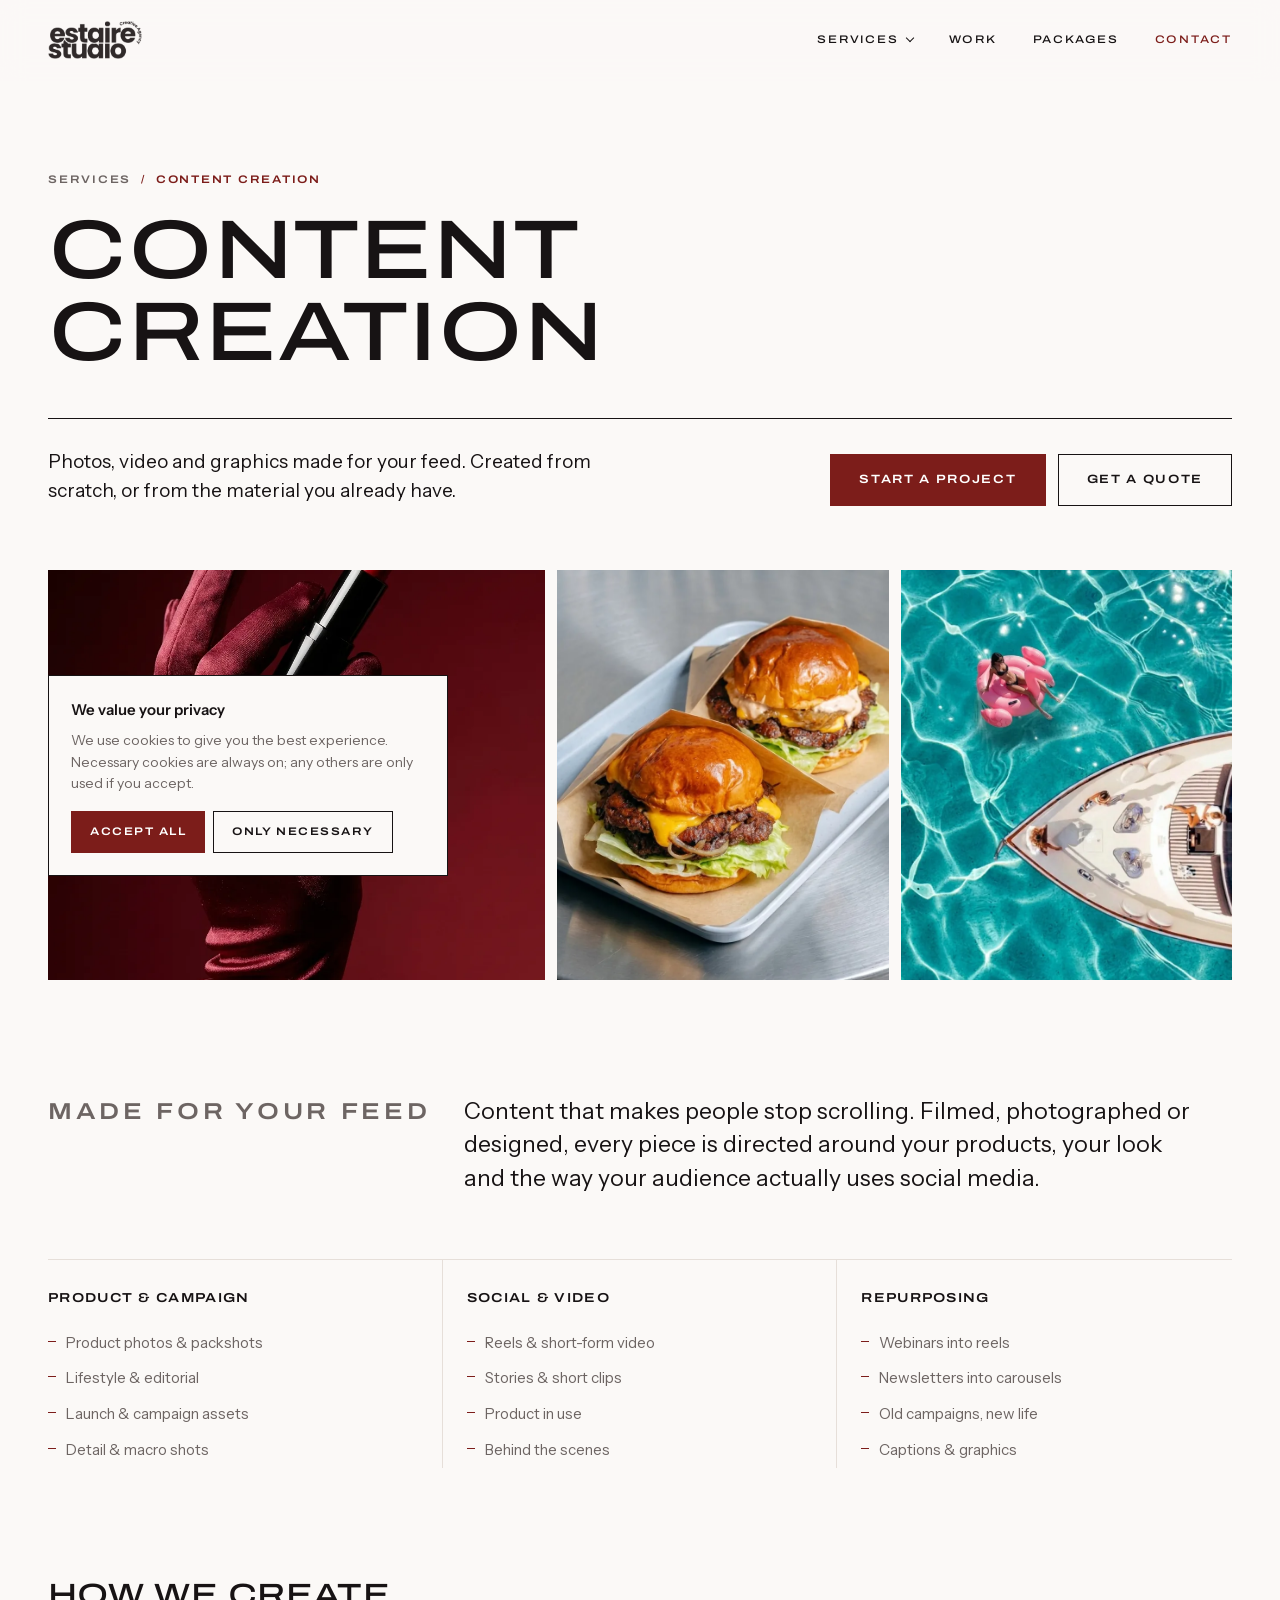
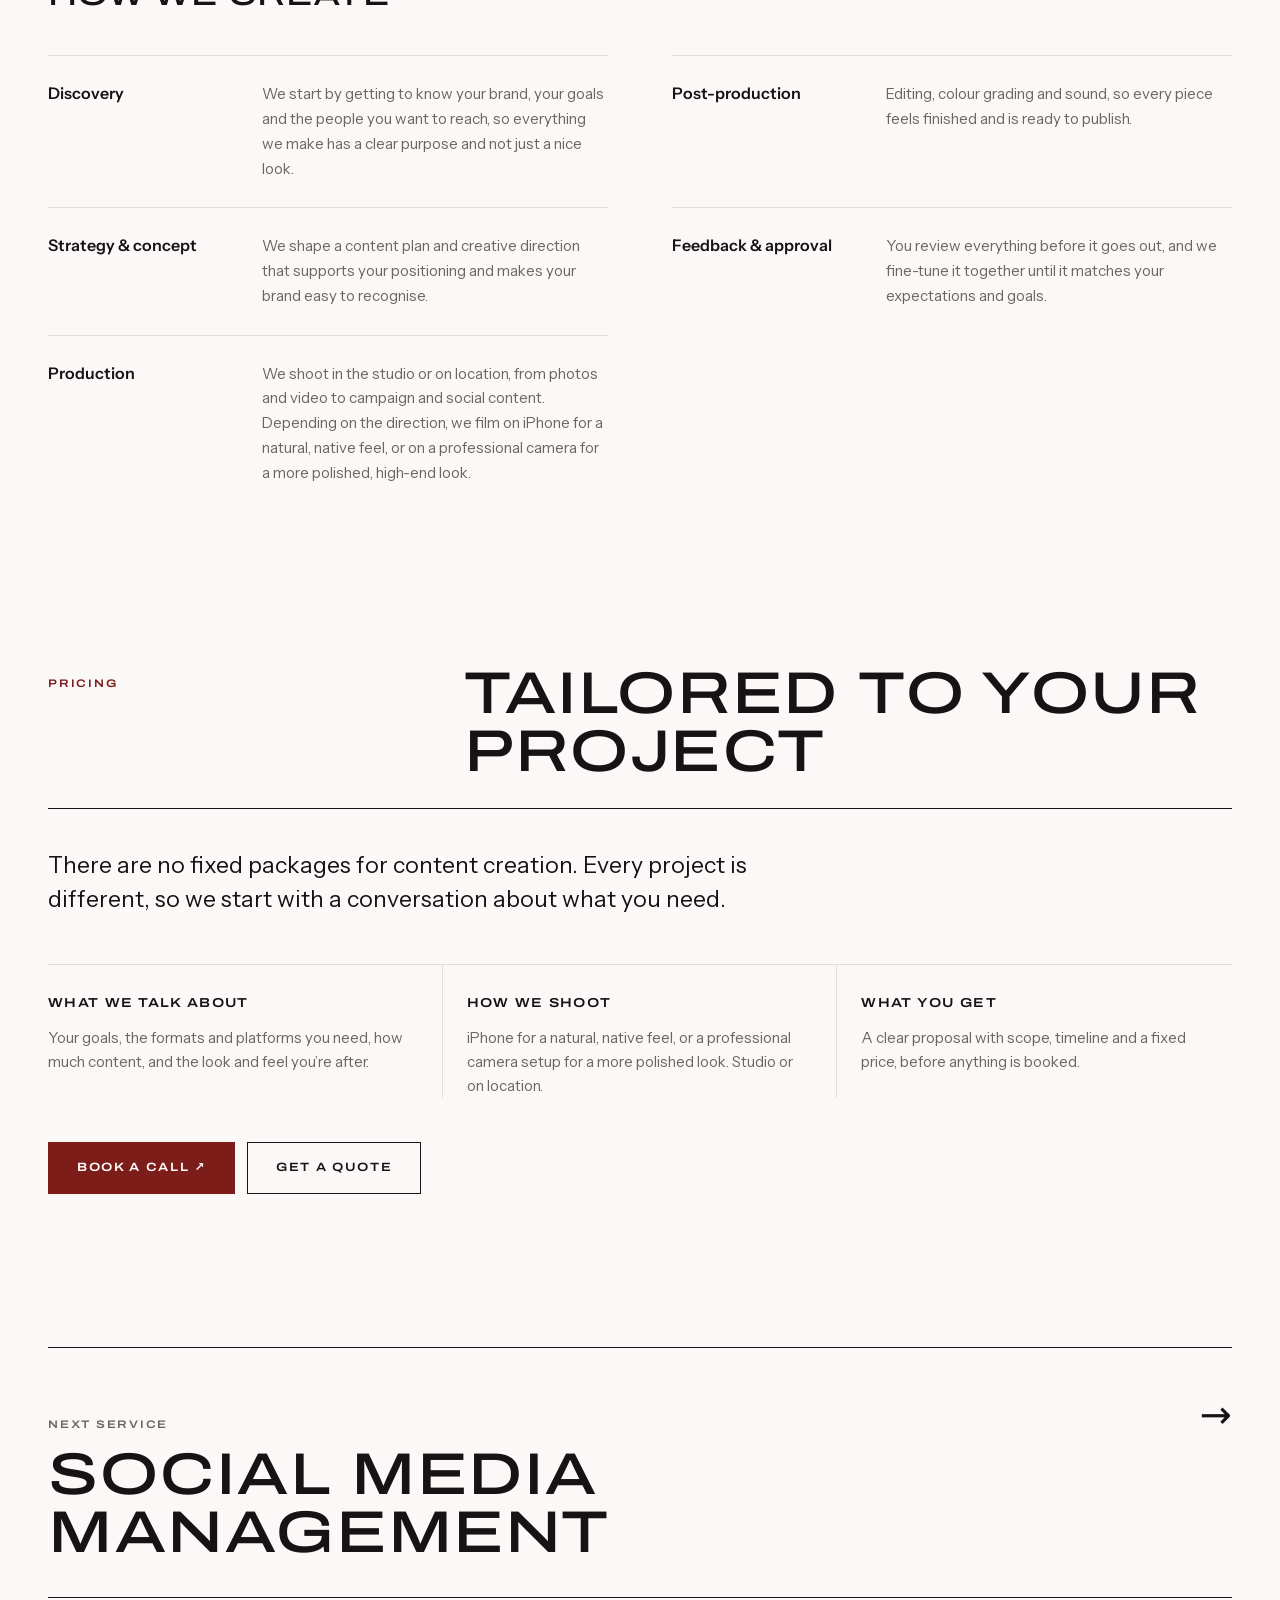
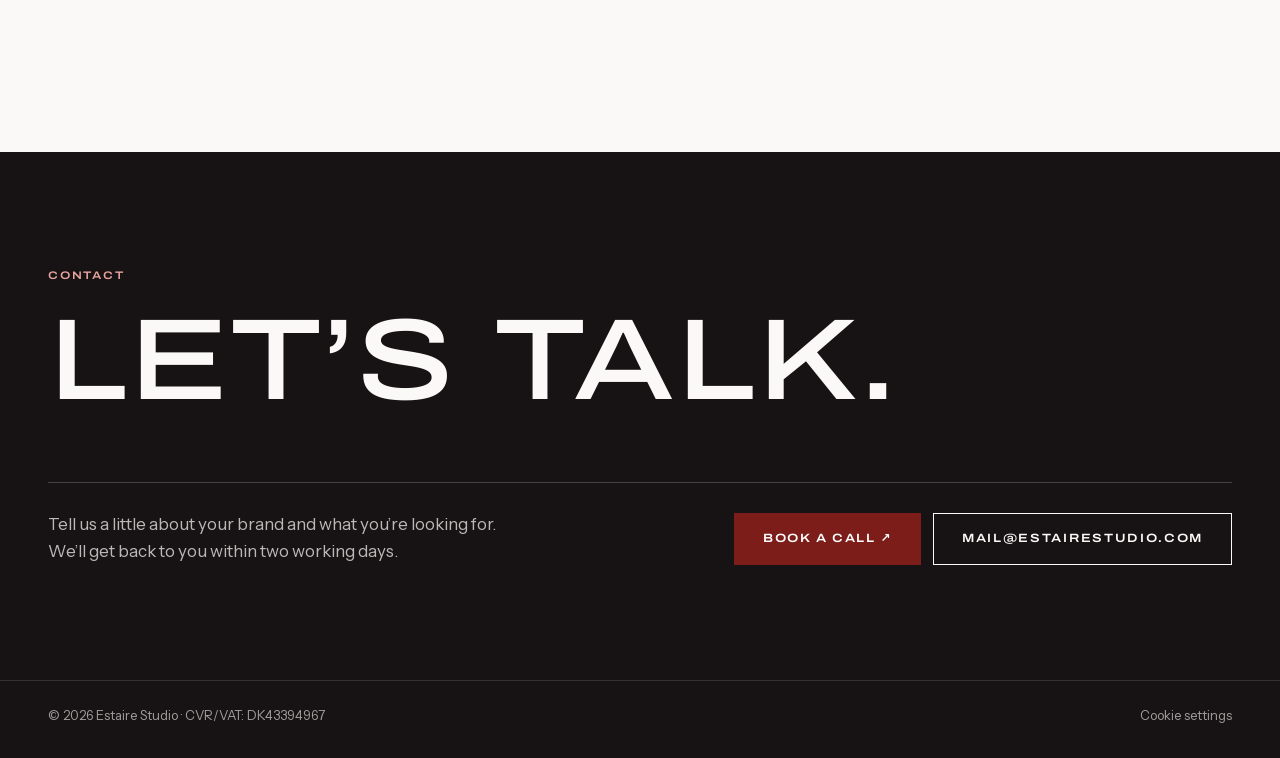
==== content-creation/index.html @ 446c74ef "Ny forside og undersider for social media management og content creation - Forsiden erstatter coming" ====
<!DOCTYPE html>
<html lang="en">
<head>
<meta charset="utf-8">
<meta name="viewport" content="width=device-width, initial-scale=1">
<title>Content creation | Estaire Studio</title>
<meta name="description" content="Content creation by Estaire Studio: photos, video and graphics for social media, shot on iPhone or professional camera, plus content repurposing.">
<link rel="icon" href="/assets/estaire-logo.png">
<link rel="preload" href="/assets/fonts/archivo-latin-wdth-normal.woff2" as="font" type="font/woff2" crossorigin>
<link rel="preload" href="/assets/fonts/instrument-sans-400-latin.woff2" as="font" type="font/woff2" crossorigin>
<link rel="stylesheet" href="/assets/site.css">
</head>
<body>

<!-- ============ Header ============ -->
<header class="header" id="top">
  <nav class="wrap nav" aria-label="Main">
    <a href="/" class="nav-logo" aria-label="Estaire Studio, home"><img src="/assets/estaire-logo-full.png" alt="Estaire Studio" width="1110" height="450"></a>
    <div class="nav-links" id="nav-links">
      <div class="dropdown">
        <button class="dropdown-btn" type="button" aria-expanded="false" aria-controls="services-menu">Services</button>
        <div class="dropdown-menu" id="services-menu">
          <a href="/social-media-management/">Social media management <span>Strategy to publishing</span></a>
          <a href="/content-creation/" aria-current="page">Content creation <span>Photo, video &amp; graphics</span></a>
        </div>
      </div>
      <a href="/#work">Work</a>
      <a href="/#packages">Packages</a>
      <a href="#contact" class="cta">Contact</a>
    </div>
    <button class="menu-btn" type="button" aria-expanded="false" aria-controls="nav-links" aria-label="Open menu"><span></span></button>
  </nav>
</header>

<main>

<!-- ============ Sidehoved ============ -->
<section class="page-hero">
  <div class="wrap">
    <p class="label red reveal"><a href="/#services">Services</a> <span aria-hidden="true">/</span> Content creation</p>
    <h1 class="display reveal">Content<br>creation</h1>
    <div class="page-intro reveal">
      <p>Photos, video and graphics made for your feed. Created from scratch, or from the material you already have.</p>
      <div class="actions">
        <a class="btn solid" href="#contact">Start a project</a>
        <a class="btn" href="#pricing">Get a quote</a>
      </div>
    </div>
    <div class="page-strip reveal">
      <figure><img src="/assets/img/laebestift.webp" alt="Red lipstick in a satin-gloved hand" fetchpriority="high" style="object-position:50% 40%"></figure>
      <figure><img src="/assets/img/burger.webp" alt="Two cheeseburgers on a tray" loading="lazy" style="object-position:50% 50%"></figure>
      <figure><img src="/assets/img/flamingo.webp" alt="Flamingo float beside a yacht" loading="lazy" style="object-position:50% 25%"></figure>
    </div>
  </div>
</section>

<!-- ============ Indhold ============ -->
<section class="page-body">
  <div class="wrap">
    <div class="cc-intro reveal">
      <p class="label muted">Made for your feed</p>
      <p>Content that makes people stop scrolling. Filmed, photographed or designed, every piece is directed around your products, your look and the way your audience actually uses social media.</p>
    </div>
    <div class="cc-cols reveal">
      <div>
        <h3>Product &amp; campaign</h3>
        <ul><li>Product photos &amp; packshots</li><li>Lifestyle &amp; editorial</li><li>Launch &amp; campaign assets</li><li>Detail &amp; macro shots</li></ul>
      </div>
      <div>
        <h3>Social &amp; video</h3>
        <ul><li>Reels &amp; short-form video</li><li>Stories &amp; short clips</li><li>Product in use</li><li>Behind the scenes</li></ul>
      </div>
      <div>
        <h3>Repurposing</h3>
        <ul><li>Webinars into reels</li><li>Newsletters into carousels</li><li>Old campaigns, new life</li><li>Captions &amp; graphics</li></ul>
      </div>
    </div>
    <div class="phases-wrap reveal">
      <h3 class="phases-title">How we create</h3>
      <div class="phases">
        <div class="phase"><h4>Discovery</h4><p>We start by getting to know your brand, your goals and the people you want to reach, so everything we make has a clear purpose and not just a nice look.</p></div>
        <div class="phase"><h4>Strategy &amp; concept</h4><p>We shape a content plan and creative direction that supports your positioning and makes your brand easy to recognise.</p></div>
        <div class="phase"><h4>Production</h4><p>We shoot in the studio or on location, from photos and video to campaign and social content. Depending on the direction, we film on iPhone for a natural, native feel, or on a professional camera for a more polished, high-end look.</p></div>
        <div class="phase"><h4>Post-production</h4><p>Editing, colour grading and sound, so every piece feels finished and is ready to publish.</p></div>
        <div class="phase"><h4>Feedback &amp; approval</h4><p>You review everything before it goes out, and we fine-tune it together until it matches your expectations and goals.</p></div>
      </div>
    </div>
  </div>
</section>

<!-- ============ Pris ============ -->
<section class="section" id="pricing">
  <div class="wrap">
    <div class="section-head reveal">
      <p class="label red">Pricing</p>
      <h2 class="display">Tailored to your project</h2>
    </div>
    <div class="custom reveal">
      <p class="lead">There are no fixed packages for content creation. Every project is different, so we start with a conversation about what you need.</p>
      <div class="custom-grid">
        <div><h3>What we talk about</h3><p>Your goals, the formats and platforms you need, how much content, and the look and feel you’re after.</p></div>
        <div><h3>How we shoot</h3><p>iPhone for a natural, native feel, or a professional camera setup for a more polished look. Studio or on location.</p></div>
        <div><h3>What you get</h3><p>A clear proposal with scope, timeline and a fixed price, before anything is booked.</p></div>
      </div>
      <div class="actions">
        <a class="btn solid" href="https://calendly.com/mail-estairestudio/30min" target="_blank" rel="noopener">Book a call ↗</a>
        <a class="btn" href="mailto:mail@estairestudio.com">Get a quote</a>
      </div>
    </div>
    <div class="next-service reveal">
      <a href="/social-media-management/"><span><span class="label muted small">Next service</span><h2 class="display">Social media management</h2></span><span class="arrow" aria-hidden="true">→</span></a>
    </div>
  </div>
</section>

<!-- ============ Contact ============ -->
<section class="contact" id="contact">
  <div class="wrap">
    <p class="label reveal">Contact</p>
    <h2 class="display reveal">Let’s talk.</h2>
    <div class="contact-row reveal">
      <p>Tell us a little about your brand and what you’re looking for. We’ll get back to you within two working days.</p>
      <div class="actions">
        <a class="btn solid" href="https://calendly.com/mail-estairestudio/30min" target="_blank" rel="noopener">Book a call ↗</a>
        <a class="btn" href="mailto:mail@estairestudio.com">mail@estairestudio.com</a>
      </div>
    </div>
  </div>
</section>

</main>

<footer class="footer">
  <div class="wrap">
    <span>© <span id="year">2026</span> Estaire Studio · CVR/VAT: DK43394967</span>
    <span><button type="button" id="cookie-settings">Cookie settings</button></span>
  </div>
</footer>

<!-- ============ Cookie-banner ============ -->
<div class="cookie" id="cookie" role="dialog" aria-labelledby="cookie-title" aria-describedby="cookie-text" hidden>
  <h2 id="cookie-title">We value your privacy</h2>
  <p id="cookie-text">We use cookies to give you the best experience. Necessary cookies are always on; any others are only used if you accept.</p>
  <div class="row">
    <button class="btn solid" type="button" data-consent="all">Accept all</button>
    <button class="btn" type="button" data-consent="necessary">Only necessary</button>
  </div>
</div>

<script src="/assets/site.js"></script>
</body>
</html>
---- assets/site.css ----
/* ---------- Fonts ---------- */
@font-face{font-family:"Archivo";font-style:normal;font-weight:100 900;font-stretch:62% 125%;font-display:swap;src:url(/assets/fonts/archivo-latin-wdth-normal.woff2) format("woff2");unicode-range:U+0000-00FF,U+0131,U+0152-0153,U+02BB-02BC,U+02C6,U+02DA,U+02DC,U+2000-206F,U+20AC,U+2122,U+2191,U+2193,U+2212,U+2215,U+FEFF,U+FFFD}
@font-face{font-family:"Archivo";font-style:normal;font-weight:100 900;font-stretch:62% 125%;font-display:swap;src:url(/assets/fonts/archivo-latin-ext-wdth-normal.woff2) format("woff2");unicode-range:U+0100-02AF,U+0304,U+0308,U+0329,U+1E00-1E9F,U+1EF2-1EFF,U+2020,U+20A0-20AB,U+20AD-20C0,U+2113,U+2C60-2C7F,U+A720-A7FF}
@font-face{font-family:"Instrument Sans";font-style:normal;font-weight:400;font-display:swap;src:url(/assets/fonts/instrument-sans-400-latin.woff2) format("woff2")}
@font-face{font-family:"Instrument Sans";font-style:normal;font-weight:500;font-display:swap;src:url(/assets/fonts/instrument-sans-500-latin.woff2) format("woff2")}
@font-face{font-family:"Instrument Sans";font-style:normal;font-weight:600;font-display:swap;src:url(/assets/fonts/instrument-sans-600-latin.woff2) format("woff2")}

/* ---------- Tokens ---------- */
:root{
  --paper:#fbf9f7;
  --stone:#f2eeea;
  --ink:#171314;
  --muted:#6d6563;
  --line:#e6dfd9;
  --red:#7c1d1a;
  --red-dark:#5e1513;
  --wrap:1280px;
  --pad:clamp(20px,4vw,48px);
  --ease:cubic-bezier(.25,1,.5,1);
  --wide:"Archivo",ui-sans-serif,system-ui,sans-serif;
}

/* ---------- Base ---------- */
*,*::before,*::after{box-sizing:border-box}
html{scroll-behavior:smooth;-webkit-text-size-adjust:100%}
body{margin:0;background:var(--paper);color:var(--ink);font-family:"Instrument Sans",ui-sans-serif,system-ui,sans-serif;font-size:16px;line-height:1.6;-webkit-font-smoothing:antialiased;overflow-x:hidden}
img,video{display:block;max-width:100%}
a{color:inherit;text-decoration:none}
h1,h2,h3,h4,p,ul,ol,dl,dd,figure{margin:0}
ul,ol{padding:0;list-style:none}
button{font:inherit;color:inherit;background:none;border:0;padding:0;cursor:pointer}
:focus-visible{outline:2px solid var(--red);outline-offset:3px;border-radius:4px}
.wrap{max-width:var(--wrap);margin:0 auto;padding:0 var(--pad)}
.label{font-family:var(--wide);font-stretch:118%;font-weight:600;font-size:11px;letter-spacing:.16em;text-transform:uppercase}
.label.red{color:var(--red)}
.display{font-family:var(--wide);font-stretch:125%;font-weight:500;text-transform:uppercase;letter-spacing:.01em;line-height:.98}
.muted{color:var(--muted)}
.link{display:inline-flex;align-items:center;gap:10px;font-family:var(--wide);font-stretch:118%;font-weight:600;font-size:12px;letter-spacing:.14em;text-transform:uppercase;padding-bottom:6px;border-bottom:1px solid currentColor;transition:color .25s,gap .3s var(--ease)}
.link:hover{color:var(--red);gap:16px}
.btn{display:inline-flex;align-items:center;justify-content:center;gap:10px;height:52px;padding:0 28px;border:1px solid var(--ink);font-family:var(--wide);font-stretch:118%;font-weight:600;font-size:12px;letter-spacing:.14em;text-transform:uppercase;transition:background .25s,color .25s,border-color .25s}
.btn:hover{background:var(--ink);color:var(--paper)}
.btn.solid{background:var(--red);border-color:var(--red);color:#fff}
.btn.solid:hover{background:var(--red-dark);border-color:var(--red-dark)}

/* reveal */
.reveal{opacity:0;transform:translateY(20px);transition:opacity .9s var(--ease),transform .9s var(--ease)}
.reveal.in{opacity:1;transform:none}
@media (prefers-reduced-motion:reduce){html{scroll-behavior:auto}.reveal{opacity:1;transform:none;transition:none}}

/* ---------- Header ---------- */
.header{position:sticky;top:0;z-index:40;background:rgba(251,249,247,.86);backdrop-filter:blur(12px);-webkit-backdrop-filter:blur(12px);border-bottom:1px solid transparent;transition:border-color .3s}
.header.scrolled{border-color:var(--line)}
.nav{display:flex;align-items:center;justify-content:space-between;height:80px}
.nav-logo img{height:38px;width:auto}
.nav-links{display:flex;gap:36px}
.nav-links a{font-family:var(--wide);font-stretch:118%;font-weight:500;font-size:11px;letter-spacing:.16em;text-transform:uppercase;padding:6px 0;border-bottom:1px solid transparent;transition:border-color .25s,color .25s}
.nav-links a:hover{border-color:currentColor}
.nav-links a.cta{color:var(--red)}
.menu-btn{display:none;width:44px;height:44px;align-items:center;justify-content:center}
.menu-btn span,.menu-btn span::before{display:block;width:22px;height:1.5px;background:var(--ink);position:relative;transition:transform .3s var(--ease)}
.menu-btn span::before{content:"";position:absolute;top:7px;left:0}
.menu-open .menu-btn span{transform:translateY(3.5px) rotate(45deg)}
.menu-open .menu-btn span::before{transform:translateY(-7px) rotate(-90deg)}
@media (max-width:860px){
  .nav{height:68px}.nav-logo img{height:32px}
  .menu-btn{display:inline-flex}
  .nav-links{position:fixed;inset:68px 0 auto 0;flex-direction:column;gap:0;background:var(--paper);border-bottom:1px solid var(--line);padding:8px var(--pad) 24px;max-height:0;overflow:hidden;opacity:0;transition:max-height .45s var(--ease),opacity .3s}
  .menu-open .nav-links{max-height:420px;opacity:1}
  .nav-links a{font-size:14px;padding:16px 0;border-bottom:1px solid var(--line)}
}

/* ---------- Hero ---------- */
.hero{padding:clamp(48px,7vw,96px) 0 0}
.hero-grid{display:grid;grid-template-columns:1fr;gap:clamp(28px,3.5vw,48px)}
.hero h1{font-size:clamp(38px,6.5vw,100px)}
.hero h1 em{font-style:normal;color:var(--red)}
.hero-side{justify-self:end;display:grid;grid-template-columns:minmax(0,28rem) auto;gap:32px;align-items:end}
.hero-side p{font-size:18px;line-height:1.55}
.hero-side .actions{display:flex;flex-wrap:wrap;gap:12px}
.hero-meta{margin-top:clamp(48px,6vw,80px);border-top:1px solid var(--ink);display:grid;grid-template-columns:repeat(4,1fr)}
.hero-meta li{padding:16px 16px 0 0}
.hero-meta li span{display:block;margin-top:4px;font-size:15px;color:var(--muted)}
.hero-strip{margin-top:clamp(40px,5vw,64px);display:grid;grid-template-columns:2fr 1fr 1fr 1.4fr;gap:12px;height:clamp(260px,34vw,480px)}
.hero-strip figure{overflow:hidden;background:var(--stone)}
.hero-strip img{width:100%;height:100%;object-fit:cover;transition:transform 1.2s var(--ease)}
.hero-strip figure:hover img{transform:scale(1.04)}
@media (max-width:860px){
  .hero-side{justify-self:stretch;grid-template-columns:1fr;gap:24px}
  .hero-meta{grid-template-columns:1fr 1fr;row-gap:8px}
  .hero-strip{grid-template-columns:1.4fr 1fr;grid-template-rows:1fr 1fr;height:auto}
  .hero-strip figure{aspect-ratio:3/4}
  .hero-strip figure:first-child{grid-row:span 2;aspect-ratio:auto}
  .hero-strip figure:nth-child(4){display:none}
}

/* ---------- Section frame ---------- */
.section{padding-top:clamp(96px,12vw,168px)}
.section-head{display:grid;grid-template-columns:1fr 2fr;gap:32px;align-items:baseline;padding-bottom:28px;border-bottom:1px solid var(--ink)}
.section-head h2{font-size:clamp(30px,4.6vw,64px)}
.section-head .label{align-self:start;padding-top:10px}
@media (max-width:860px){.section-head{grid-template-columns:1fr;gap:14px}}

/* ---------- Services index ---------- */
.index li a{display:grid;grid-template-columns:72px 1.2fr 1.6fr 40px;gap:24px;align-items:baseline;padding:30px 0;border-bottom:1px solid var(--line);transition:padding .4s var(--ease)}
.index .num{font-family:var(--wide);font-stretch:118%;font-size:12px;letter-spacing:.14em;color:var(--muted)}
.index h3{font-family:var(--wide);font-stretch:118%;font-weight:500;font-size:clamp(20px,2.2vw,28px);text-transform:uppercase;letter-spacing:.01em;line-height:1.15}
.index p{color:var(--muted)}
.index .arrow{justify-self:end;font-size:22px;transition:transform .4s var(--ease),color .3s}
.index li a:hover{padding-left:12px}
.index li a:hover .arrow{transform:translateX(6px);color:var(--red)}
.index li a:hover h3{color:var(--red)}
@media (max-width:860px){
  .index li a{grid-template-columns:44px 1fr 24px;row-gap:8px}
  .index .num{grid-column:1;grid-row:1}
  .index h3{grid-column:2;grid-row:1}
  .index .arrow{grid-column:3;grid-row:1}
  .index p{grid-column:2;grid-row:2}
}

/* ---------- Social media management ---------- */
.smm{display:grid;grid-template-columns:1fr 1.15fr;gap:clamp(40px,7vw,120px);padding-top:56px}
.smm-left{position:sticky;top:120px;align-self:start}
.smm-left .lead{font-size:clamp(20px,1.9vw,26px);line-height:1.4}
.smm-left p+p{margin-top:18px}
.smm-left p:not(.lead){color:var(--muted);font-size:16px;max-width:32rem}
.smm-left figure{margin-top:40px;aspect-ratio:4/5;max-width:360px;overflow:hidden;background:var(--stone)}
.smm-left figure img{width:100%;height:100%;object-fit:cover}
.def{border-top:1px solid var(--line)}
.def>div{display:grid;grid-template-columns:200px 1fr;gap:24px;padding:28px 0;border-bottom:1px solid var(--line)}
.def dt{font-family:var(--wide);font-stretch:118%;font-weight:600;font-size:13px;letter-spacing:.1em;text-transform:uppercase;line-height:1.45}
.def dd{color:var(--muted)}
.def dd strong{display:block;color:var(--ink);font-weight:600;margin-bottom:4px}
.def dd p+p{margin-top:16px}
@media (max-width:960px){.smm{grid-template-columns:1fr}.smm-left{position:static}.smm-left figure{display:none}}
@media (max-width:600px){.def>div{grid-template-columns:1fr;gap:10px}}

/* ---------- Content creation ---------- */
.cc-intro{display:grid;grid-template-columns:1fr 2fr;gap:32px;padding-top:56px}
.cc-intro p{font-size:clamp(19px,1.8vw,24px);line-height:1.45;max-width:46rem}
.cc-cols{margin-top:64px;display:grid;grid-template-columns:repeat(3,1fr);gap:0;border-top:1px solid var(--line)}
.cc-cols>div{padding:28px 24px 0 0;border-right:1px solid var(--line);padding-left:24px}
.cc-cols>div:first-child{padding-left:0}
.cc-cols>div:last-child{border-right:0}
.cc-cols h3{font-family:var(--wide);font-stretch:118%;font-weight:600;font-size:13px;letter-spacing:.1em;text-transform:uppercase;margin-bottom:16px}
.cc-cols li{position:relative;padding:7px 0 7px 18px;color:var(--muted);font-size:15px;line-height:1.45}
.cc-cols li::before{content:"";position:absolute;left:0;top:16px;width:8px;height:1px;background:var(--red)}
@media (max-width:960px){.cc-intro{grid-template-columns:1fr}.cc-cols{grid-template-columns:1fr 1fr;row-gap:32px}.cc-cols>div:nth-child(2){border-right:0}.cc-cols>div:nth-child(3){padding-left:0}}
@media (max-width:560px){.cc-cols{grid-template-columns:1fr}.cc-cols>div{border-right:0;padding-left:0}}

/* ---------- Phases (proces i to kolonner) ---------- */
.phases-wrap{margin-top:clamp(64px,8vw,104px)}
.phases-title{font-family:var(--wide);font-stretch:125%;font-weight:500;font-size:clamp(22px,2.4vw,32px);text-transform:uppercase;letter-spacing:.01em}
.phases{margin-top:36px;display:grid;grid-template-columns:1fr 1fr;grid-template-rows:repeat(3,auto);grid-auto-flow:column;column-gap:clamp(32px,5vw,80px)}
.phase{display:grid;grid-template-columns:190px 1fr;gap:24px;padding:26px 0;border-top:1px solid var(--line)}
.phase h4{font-weight:600;font-size:16px;line-height:1.45}
.phase p{color:var(--muted);font-size:15px;line-height:1.65}
@media (max-width:960px){.phases{grid-template-columns:1fr;grid-template-rows:none;grid-auto-flow:row}}
@media (max-width:560px){.phase{grid-template-columns:1fr;gap:8px}}

/* ---------- Work ---------- */
.work{display:grid;grid-template-columns:1fr 2.2fr;gap:clamp(32px,5vw,72px);padding-top:56px}
.work-side{position:sticky;top:120px;align-self:start}
.work-side p{color:var(--muted);max-width:22rem}
.work-tags{margin-top:28px;display:grid;gap:10px}
.work-tags li{font-family:var(--wide);font-stretch:118%;font-size:12px;letter-spacing:.14em;text-transform:uppercase}
.work-tags li::before{content:"";display:inline-block;width:14px;height:1px;background:var(--red);vertical-align:middle;margin-right:12px}
.work-grid{display:grid;grid-template-columns:1fr 1fr;gap:12px}
.work-grid figure{position:relative;overflow:hidden;background:var(--stone);aspect-ratio:4/5}
.work-grid figure:nth-child(3n+1){aspect-ratio:4/5}
.work-grid figure:nth-child(even){transform:translateY(72px)}
.work-grid{padding-bottom:72px}
.work-grid img{width:100%;height:100%;object-fit:cover;transition:transform 1.2s var(--ease)}
.work-grid figure:hover img{transform:scale(1.04)}
.work-grid figcaption{position:absolute;left:14px;bottom:14px;background:rgba(251,249,247,.92);padding:6px 10px;font-family:var(--wide);font-stretch:118%;font-size:10px;font-weight:600;letter-spacing:.14em;text-transform:uppercase}
@media (max-width:860px){.work{grid-template-columns:1fr}.work-side{position:static}.work-grid figure:nth-child(even){transform:translateY(40px)}.work-grid{padding-bottom:40px}}

/* ---------- Packages ---------- */
.pk-top{padding-top:40px}
.pk-top p{color:var(--muted);max-width:34rem}
.packages{margin-top:32px;display:grid;grid-template-columns:repeat(2,1fr);gap:12px}
.pkg{display:flex;flex-direction:column;background:var(--stone);padding:clamp(24px,2.6vw,36px)}
.pkg.featured{background:var(--ink);color:var(--paper)}
.pkg .label{color:var(--muted)}
.pkg.featured .label{color:#e7a39d}
.pkg h3{margin-top:14px;font-family:var(--wide);font-stretch:118%;font-weight:500;font-size:22px;text-transform:uppercase;line-height:1.15}
.pkg .price{margin-top:28px;display:flex;align-items:baseline;flex-wrap:wrap;gap:4px 10px;padding-bottom:24px;border-bottom:1px solid var(--line)}
.pkg.featured .price{border-color:rgba(255,255,255,.16)}
.pkg .price strong{font-family:var(--wide);font-stretch:112%;font-weight:500;font-size:clamp(28px,2.6vw,36px);white-space:nowrap}
.pkg .price span{font-size:14px;color:var(--muted)}
.pkg.featured .price span,.pkg.featured li{color:rgba(251,249,247,.72)}
.pkg ul{margin-top:22px;display:grid;gap:10px;font-size:15px}
.pkg li{position:relative;padding-left:18px;color:var(--muted)}
.pkg li::before{content:"";position:absolute;left:0;top:11px;width:8px;height:1px;background:var(--red)}
.pkg.featured li::before{background:#e7a39d}
.pkg .btn{margin-top:auto;align-self:flex-start}
.pkg .spacer{flex:1;min-height:32px}
.pkg.featured .btn{border-color:var(--paper)}
.pkg.featured .btn:hover{background:var(--paper);color:var(--ink)}
@media (max-width:960px){.packages{grid-template-columns:1fr;max-width:560px}}

/* ---------- Process ---------- */
.steps{display:grid;grid-template-columns:repeat(4,1fr);padding-top:0}
.steps li{padding:28px 24px 0 0;border-right:1px solid var(--line);padding-left:24px}
.steps li:first-child{padding-left:0}
.steps li:last-child{border-right:0}
.steps .num{font-family:var(--wide);font-stretch:125%;font-weight:500;font-size:44px;line-height:1;color:var(--red)}
.steps h3{margin-top:22px;font-family:var(--wide);font-stretch:118%;font-weight:600;font-size:13px;letter-spacing:.1em;text-transform:uppercase}
.steps p{margin-top:10px;color:var(--muted);font-size:15px}
@media (max-width:860px){.steps{grid-template-columns:1fr 1fr;row-gap:36px}.steps li:nth-child(2){border-right:0}.steps li:nth-child(3){padding-left:0}}
@media (max-width:520px){.steps{grid-template-columns:1fr}.steps li{border-right:0;padding-left:0}}

/* ---------- Contact ---------- */
.contact{margin-top:clamp(96px,12vw,168px);background:var(--ink);color:var(--paper);padding:clamp(72px,9vw,128px) 0}
.contact .label{color:#e7a39d}
.contact h2{margin-top:20px;font-size:clamp(44px,9vw,140px)}
.contact-row{margin-top:clamp(40px,5vw,64px);display:flex;justify-content:space-between;align-items:flex-end;gap:32px;flex-wrap:wrap;padding-top:28px;border-top:1px solid rgba(251,249,247,.2)}
.contact-row p{max-width:30rem;color:rgba(251,249,247,.72);font-size:17px}
.contact .actions{display:flex;flex-wrap:wrap;gap:12px}
.contact .btn{border-color:var(--paper)}
.contact .btn:hover{background:var(--paper);color:var(--ink)}
.contact .btn.solid{border-color:var(--red)}
.contact .btn.solid:hover{background:var(--red-dark);border-color:var(--red-dark);color:#fff}

/* ---------- Footer ---------- */
.footer{background:var(--ink);color:rgba(251,249,247,.6);font-size:13px}
.footer .wrap{display:flex;justify-content:space-between;gap:16px;flex-wrap:wrap;padding-top:24px;padding-bottom:32px;border-top:1px solid rgba(251,249,247,.12)}
.footer a:hover,.footer button:hover{color:var(--paper)}

/* ---------- Cookie ---------- */
.cookie{position:fixed;left:var(--pad);bottom:24px;z-index:60;max-width:400px;background:var(--paper);border:1px solid var(--ink);padding:22px;opacity:0;transform:translateY(16px);transition:opacity .4s var(--ease),transform .4s var(--ease);pointer-events:none}
.cookie.show{opacity:1;transform:none;pointer-events:auto}
.cookie h2{font-size:15px;font-weight:600}
.cookie p{margin-top:8px;color:var(--muted);font-size:14px;line-height:1.55}
.cookie .row{margin-top:16px;display:flex;flex-wrap:wrap;gap:8px}
.cookie .btn{height:42px;padding:0 18px;font-size:11px}
@media (max-width:520px){.cookie{left:12px;right:12px;bottom:12px;max-width:none}.cookie .btn{flex:1}}

/* ---------- Services-dropdown ---------- */
.dropdown{position:relative}
.dropdown-btn{display:inline-flex;align-items:center;gap:8px;font-family:var(--wide);font-stretch:118%;font-weight:500;font-size:11px;letter-spacing:.16em;text-transform:uppercase;padding:6px 0;border-bottom:1px solid transparent}
.dropdown-btn::after{content:"";width:6px;height:6px;border-right:1.5px solid currentColor;border-bottom:1.5px solid currentColor;transform:translateY(-2px) rotate(45deg);transition:transform .3s var(--ease)}
.dropdown.open .dropdown-btn::after{transform:translateY(1px) rotate(225deg)}
.dropdown-menu{position:absolute;top:calc(100% + 18px);left:-22px;min-width:280px;background:var(--paper);border:1px solid var(--ink);padding:8px 0;opacity:0;visibility:hidden;transform:translateY(8px);transition:opacity .25s,transform .3s var(--ease),visibility .25s}
.dropdown-menu::before{content:"";position:absolute;left:0;right:0;top:-20px;height:20px}
.dropdown.open .dropdown-menu{opacity:1;visibility:visible;transform:none}
@media (hover:hover) and (min-width:861px){.dropdown:hover .dropdown-menu{opacity:1;visibility:visible;transform:none}.dropdown:hover .dropdown-btn::after{transform:translateY(1px) rotate(225deg)}}
.nav-links .dropdown-menu a{display:flex;justify-content:space-between;align-items:center;gap:16px;padding:14px 22px;border:0;font-size:11px}
.nav-links .dropdown-menu a+a{border-top:1px solid var(--line)}
.nav-links .dropdown-menu a span{font-family:"Instrument Sans",sans-serif;font-size:13px;letter-spacing:0;text-transform:none;color:var(--muted);font-stretch:100%}
.nav-links .dropdown-menu a:hover{color:var(--red)}
.nav-links a[aria-current="page"]{color:var(--red)}
@media (max-width:860px){
  .menu-open .nav-links{max-height:600px}
  .dropdown-btn{width:100%;justify-content:space-between;font-size:14px;padding:16px 0;border-bottom:1px solid var(--line)}
  .dropdown-btn::after{display:none}
  .dropdown-menu{position:static;min-width:0;border:0;padding:0;opacity:1;visibility:visible;transform:none}
  .dropdown-menu::before{display:none}
  .nav-links .dropdown-menu a{padding:14px 0 14px 18px;border-bottom:1px solid var(--line);font-size:13px}
  .nav-links .dropdown-menu a+a{border-top:0}
  .nav-links .dropdown-menu a span{display:none}
}

/* ---------- Undersider ---------- */
.page-hero{padding:clamp(48px,7vw,96px) 0 0}
.page-hero .label{display:flex;gap:10px;align-items:center}
.page-hero .label a{color:var(--muted)}
.page-hero .label a:hover{color:var(--ink)}
.page-hero h1{margin-top:22px;font-size:clamp(38px,6.5vw,100px)}
.page-intro{margin-top:clamp(28px,3.5vw,48px);display:grid;grid-template-columns:minmax(0,34rem) auto;justify-content:space-between;gap:32px;align-items:end;padding-top:28px;border-top:1px solid var(--ink)}
.page-intro p{font-size:19px;line-height:1.55}
.page-intro .actions{display:flex;flex-wrap:wrap;gap:12px}
.page-strip{margin-top:clamp(40px,5vw,64px);display:grid;grid-template-columns:1.5fr 1fr 1fr;gap:12px;height:clamp(240px,32vw,460px)}
.page-strip figure{overflow:hidden;background:var(--stone)}
.page-strip img{width:100%;height:100%;object-fit:cover}
.page-body{padding-top:clamp(72px,9vw,128px)}
.page-body .smm,.page-body .cc-intro{padding-top:0}
.packages.single{grid-template-columns:1fr;max-width:620px}
.pk-note{margin-top:20px;color:var(--muted);font-size:15px;max-width:620px}
.next-service{margin-top:clamp(96px,12vw,168px)}
.next-service a{display:flex;justify-content:space-between;align-items:baseline;gap:24px;padding:36px 0;border-top:1px solid var(--ink);border-bottom:1px solid var(--ink)}
.next-service .small{display:block;margin-bottom:12px}
.next-service h2{font-size:clamp(28px,4.6vw,64px);transition:color .3s}
.next-service .arrow{font-size:clamp(24px,3vw,40px);transition:transform .4s var(--ease)}
.next-service a:hover h2{color:var(--red)}
.next-service a:hover .arrow{transform:translateX(10px)}
@media (max-width:860px){
  .page-intro{grid-template-columns:1fr}
  .page-strip{grid-template-columns:1fr 1fr;height:auto}
  .page-strip figure{aspect-ratio:3/4}
  .page-strip figure:first-child{grid-column:span 2;aspect-ratio:4/3}
}

/* ---------- Tre pakker (SMM) ---------- */
.packages.three{grid-template-columns:repeat(3,1fr);margin-top:40px}
.pkg .posts{margin-top:8px;font-weight:600;font-style:italic;font-size:15px}
.pkg .fine{margin-top:20px;font-size:13px;font-style:italic;color:var(--muted);line-height:1.5}
.pkg.featured .fine{color:rgba(251,249,247,.6)}
@media (max-width:1100px){.packages.three{gap:10px}.packages.three .pkg{padding:22px}.packages.three .pkg ul{font-size:14px}}
@media (max-width:960px){.packages.three{grid-template-columns:1fr;max-width:620px}.packages.three .pkg{padding:28px}.packages.three .pkg ul{font-size:15px}}
.packages.three .price strong{font-size:clamp(24px,2vw,30px)}
/* Pakkerne (SMM) er bredere end resten af siden, med luft ud til kanten og imellem */
.packages.three{width:100vw;max-width:none;margin-left:calc(50% - 50vw);padding:0 5vw;gap:clamp(16px,1.7vw,28px)}
.packages.three .pkg{padding:clamp(28px,3vw,56px)}
@media (max-width:960px){.packages.three{max-width:none;padding:0 var(--pad);gap:16px}}

/* ---------- Content creation: custom pris ---------- */
.custom{padding-top:40px}
.custom .lead{font-size:clamp(19px,1.8vw,24px);line-height:1.45;max-width:46rem}
.custom-grid{margin-top:48px;display:grid;grid-template-columns:repeat(3,1fr);border-top:1px solid var(--line)}
.custom-grid>div{padding:28px 24px 0;border-right:1px solid var(--line)}
.custom-grid>div:first-child{padding-left:0}
.custom-grid>div:last-child{border-right:0}
.custom-grid h3{font-family:var(--wide);font-stretch:118%;font-weight:600;font-size:13px;letter-spacing:.1em;text-transform:uppercase}
.custom-grid p{margin-top:12px;color:var(--muted);font-size:15px}
.custom .actions{margin-top:44px;display:flex;flex-wrap:wrap;gap:12px}
@media (max-width:860px){.custom-grid{grid-template-columns:1fr}.custom-grid>div{padding:24px 0;border-right:0;border-bottom:1px solid var(--line)}}
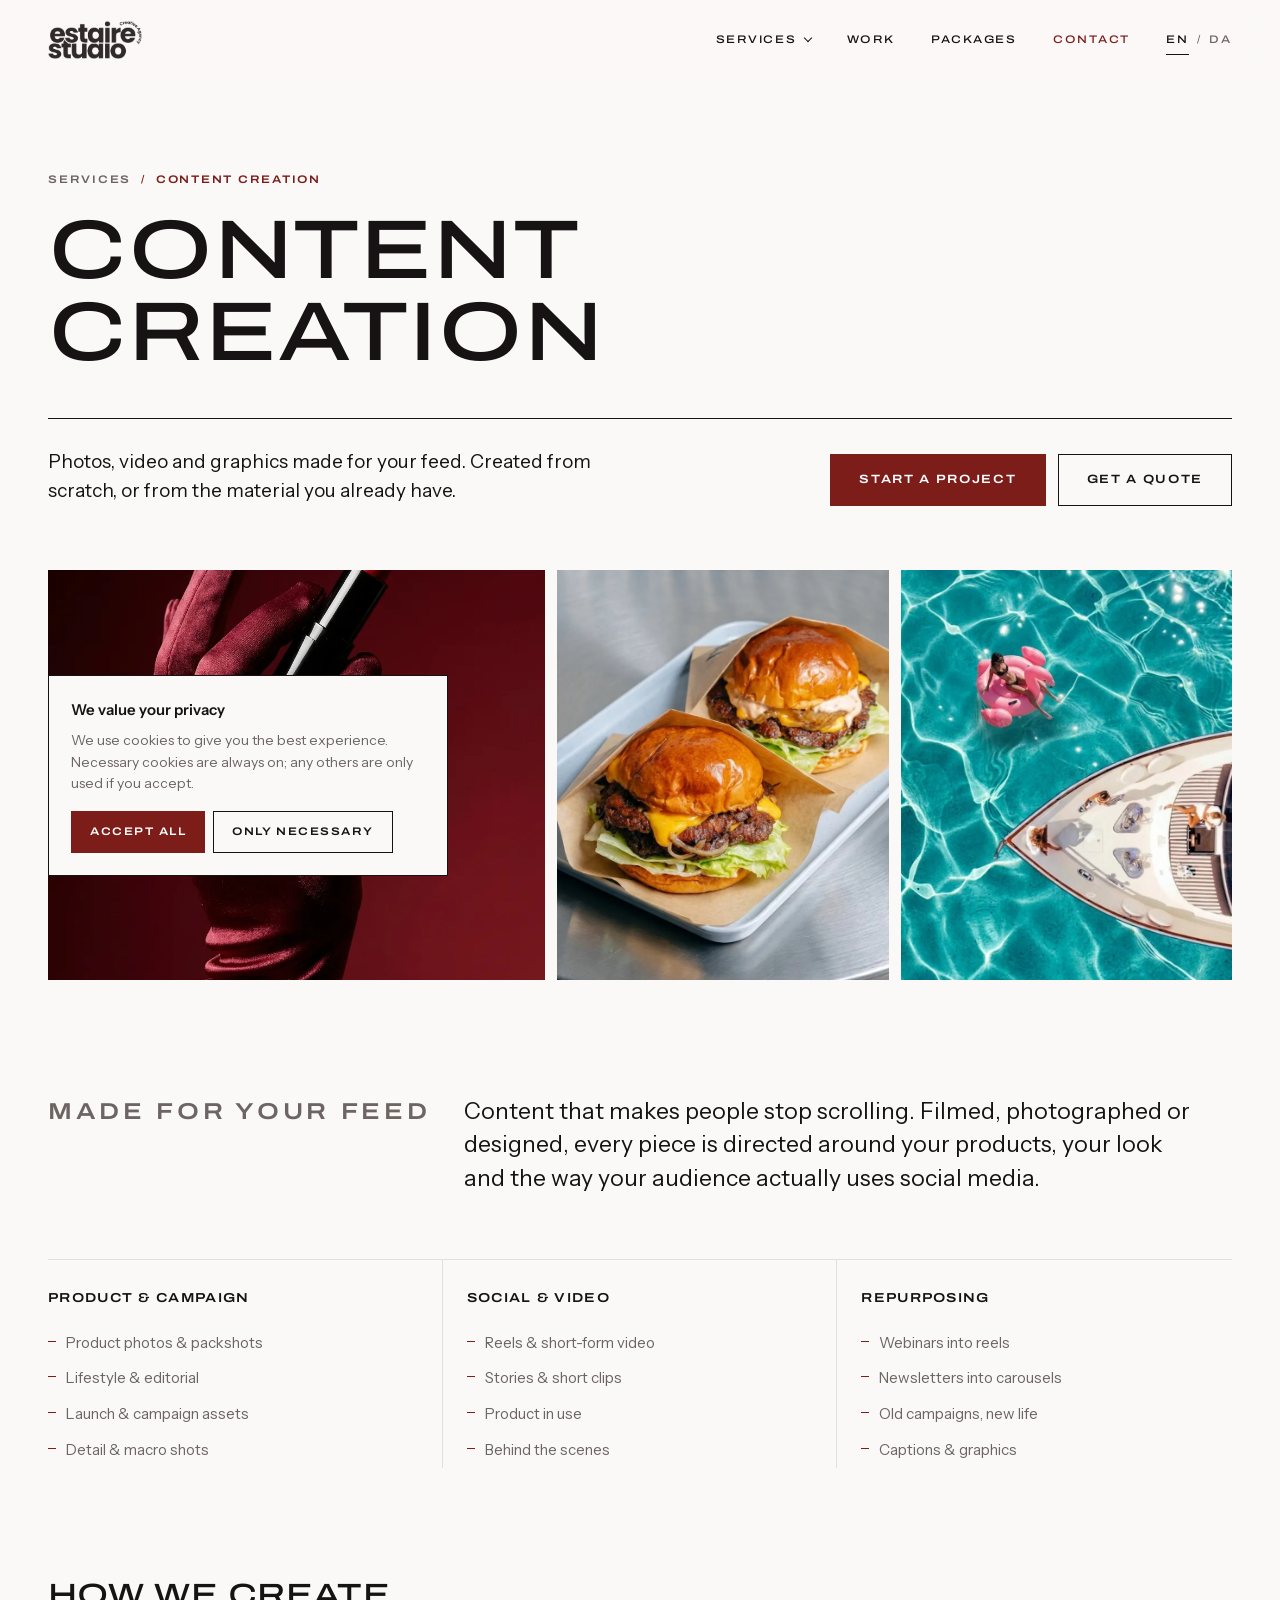
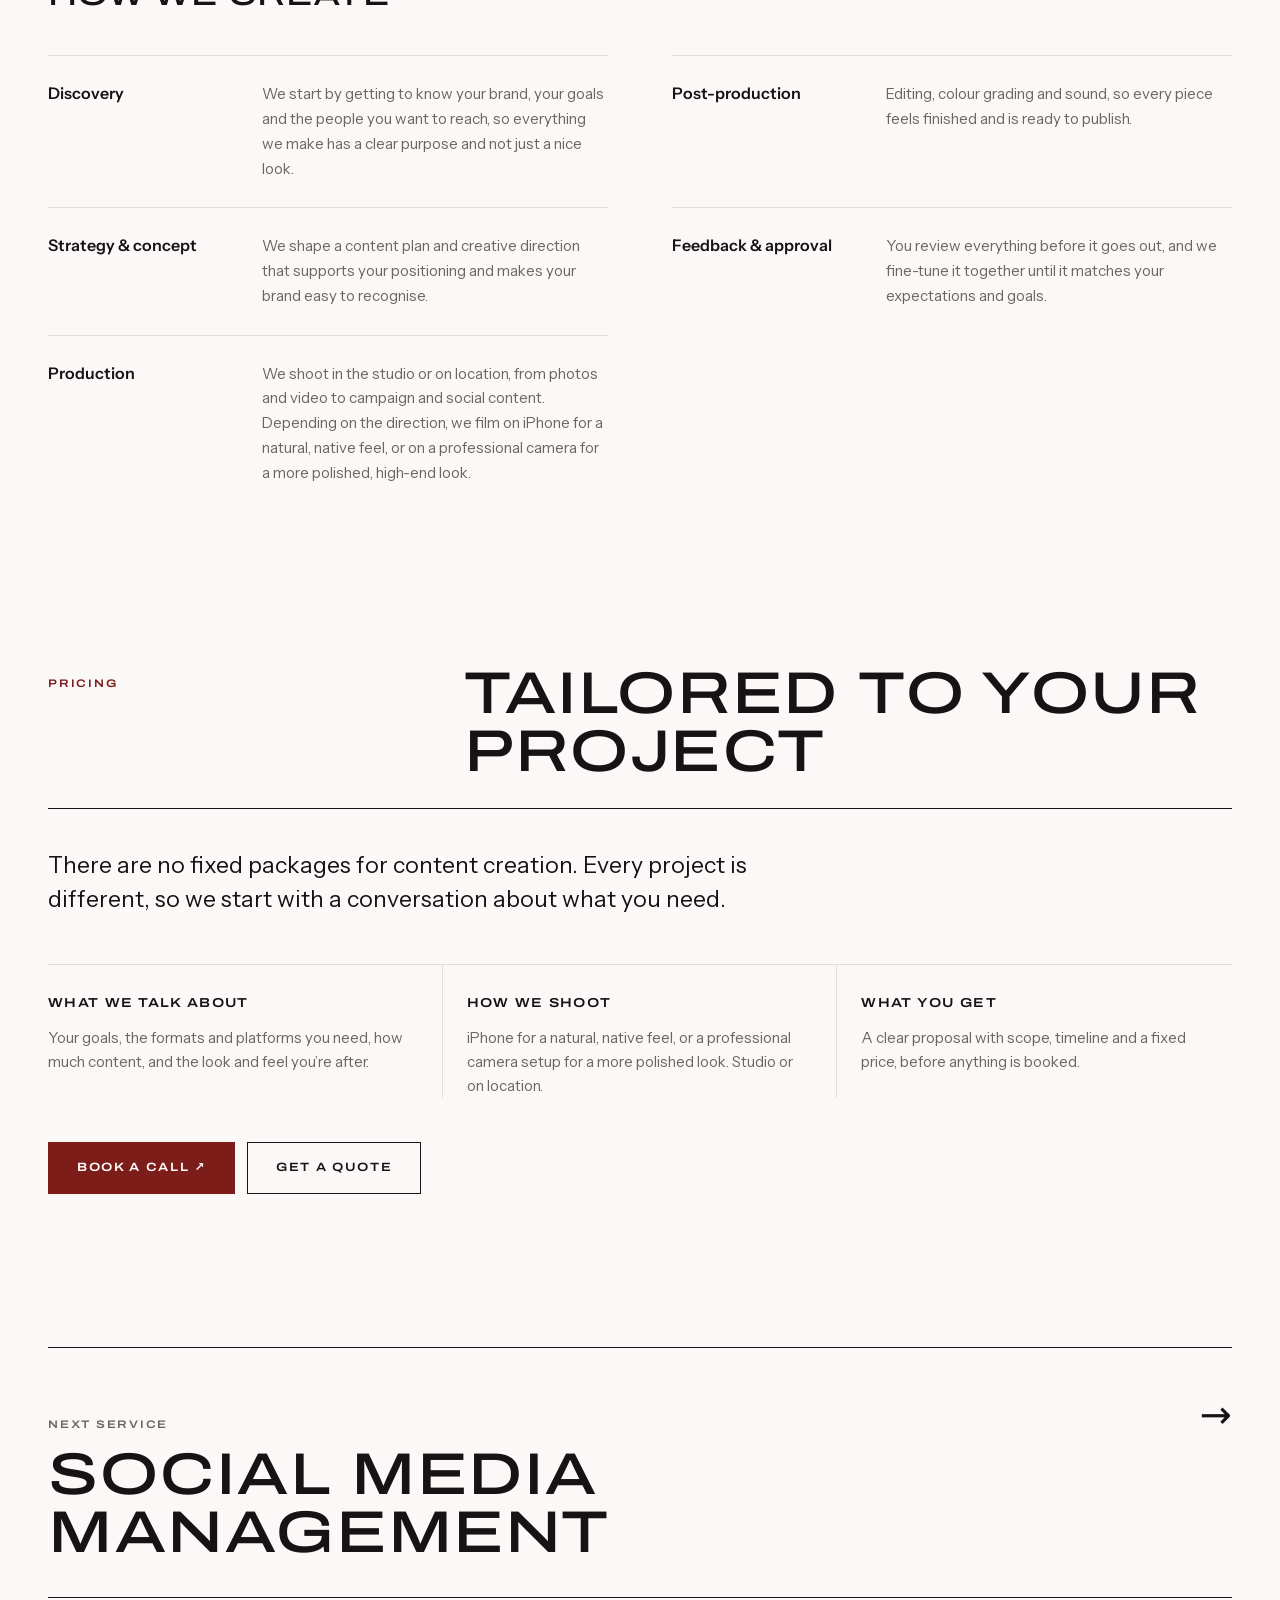
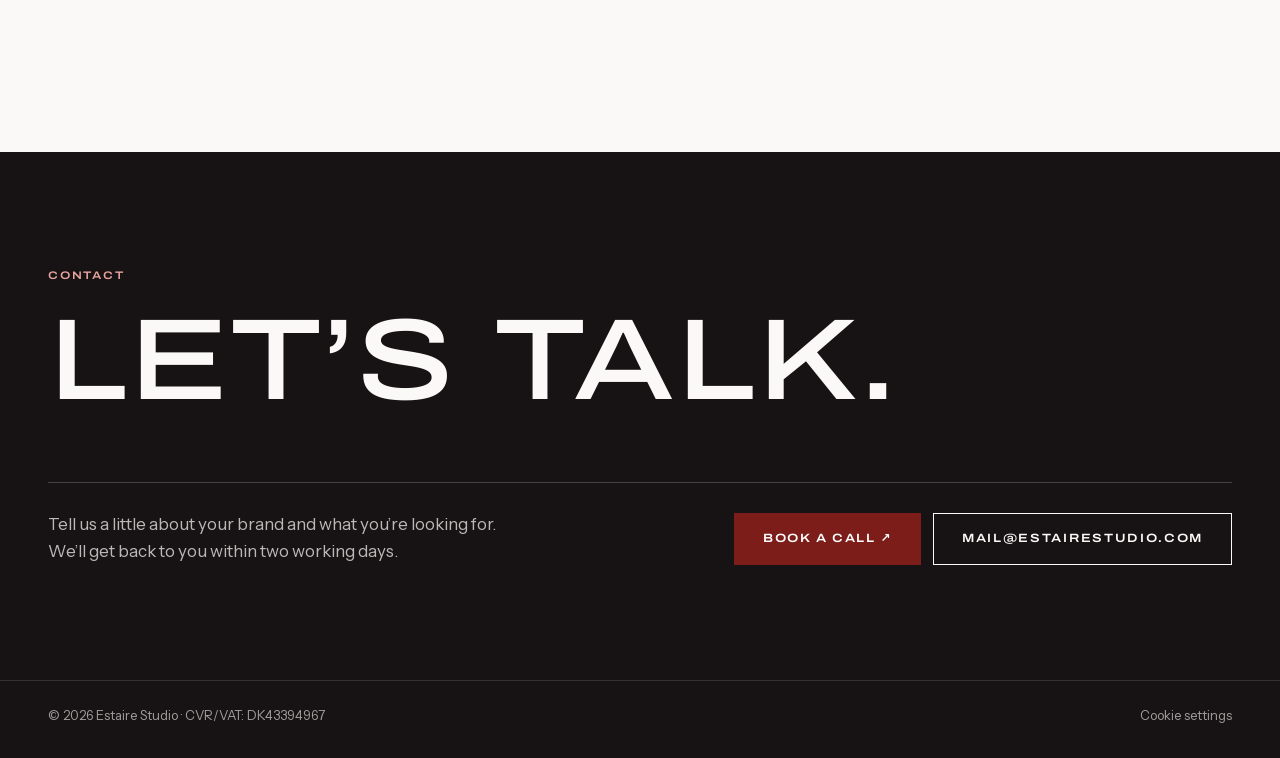
==== commit c866b828: "Tilfoej dansk version af siden med sprogknap - Danske sider under /da/ (forside, social media manage" ====
--- a/content-creation/index.html
+++ b/content-creation/index.html
@@ -8,6 +8,9 @@
 <link rel="icon" href="/assets/estaire-logo.png">
 <link rel="preload" href="/assets/fonts/archivo-latin-wdth-normal.woff2" as="font" type="font/woff2" crossorigin>
 <link rel="preload" href="/assets/fonts/instrument-sans-400-latin.woff2" as="font" type="font/woff2" crossorigin>
+<link rel="alternate" hreflang="en" href="https://www.estairestudio.com/content-creation/">
+<link rel="alternate" hreflang="da" href="https://www.estairestudio.com/da/content-creation/">
+<link rel="alternate" hreflang="x-default" href="https://www.estairestudio.com/content-creation/">
 <link rel="stylesheet" href="/assets/site.css">
 </head>
 <body>
@@ -27,6 +30,7 @@
       <a href="/#work">Work</a>
       <a href="/#packages">Packages</a>
       <a href="#contact" class="cta">Contact</a>
+      <span class="lang-switch"><a href="/content-creation/" hreflang="en" aria-current="true">EN</a><span aria-hidden="true">/</span><a href="/da/content-creation/" hreflang="da" lang="da">DA</a></span>
     </div>
     <button class="menu-btn" type="button" aria-expanded="false" aria-controls="nav-links" aria-label="Open menu"><span></span></button>
   </nav>
--- a/assets/site.css
+++ b/assets/site.css
@@ -314,3 +314,10 @@
 .custom-grid p{margin-top:12px;color:var(--muted);font-size:15px}
 .custom .actions{margin-top:44px;display:flex;flex-wrap:wrap;gap:12px}
 @media (max-width:860px){.custom-grid{grid-template-columns:1fr}.custom-grid>div{padding:24px 0;border-right:0;border-bottom:1px solid var(--line)}}
+
+/* ---------- Sprogknap (EN / DA) ---------- */
+.lang-switch{display:inline-flex;align-items:center;gap:8px;font-family:var(--wide);font-stretch:118%;font-weight:500;font-size:11px;letter-spacing:.16em;color:var(--muted)}
+.nav-links .lang-switch a{padding:6px 0;border-bottom:1px solid transparent;color:var(--muted)}
+.nav-links .lang-switch a:hover{color:var(--ink)}
+.nav-links .lang-switch a[aria-current]{color:var(--ink);border-bottom-color:currentColor}
+@media (max-width:860px){.lang-switch{padding:18px 0 4px;font-size:13px;gap:12px}.nav-links .lang-switch a{border-bottom:1px solid transparent;padding:4px 0;font-size:13px}}
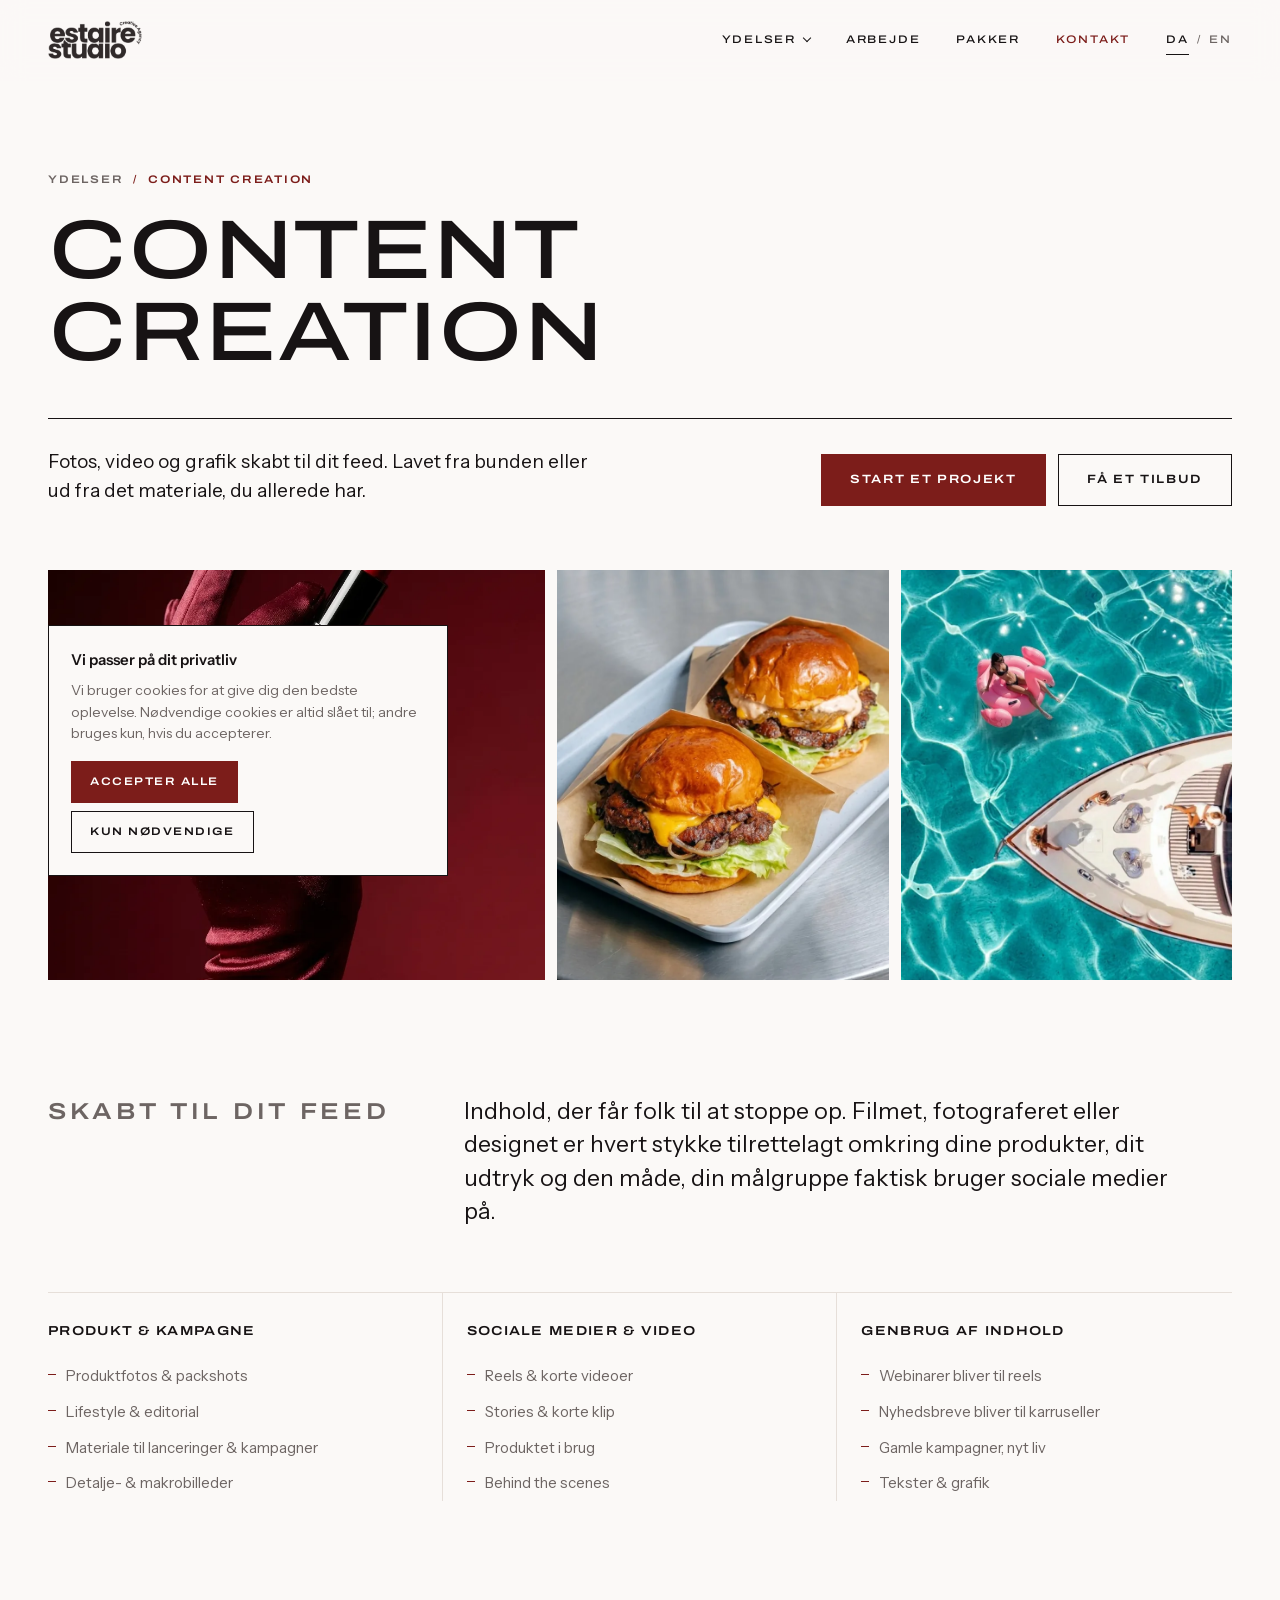
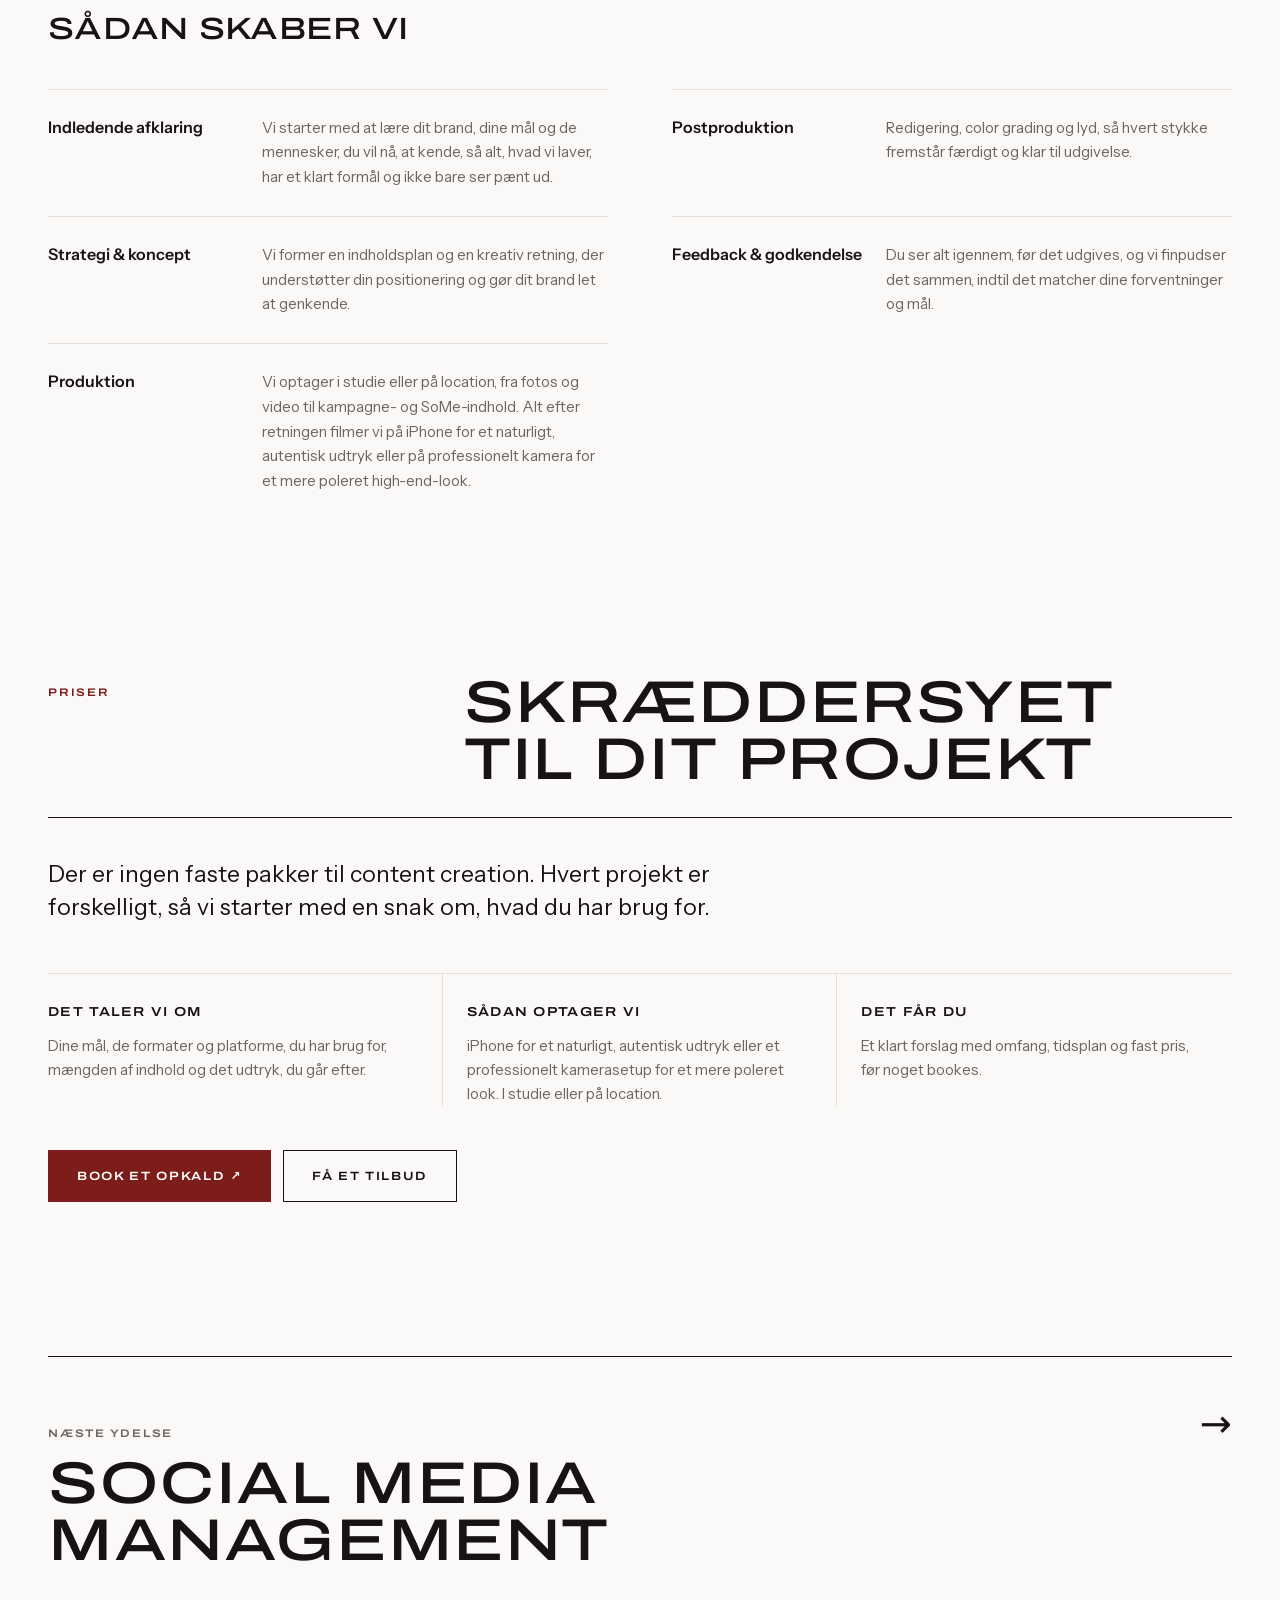
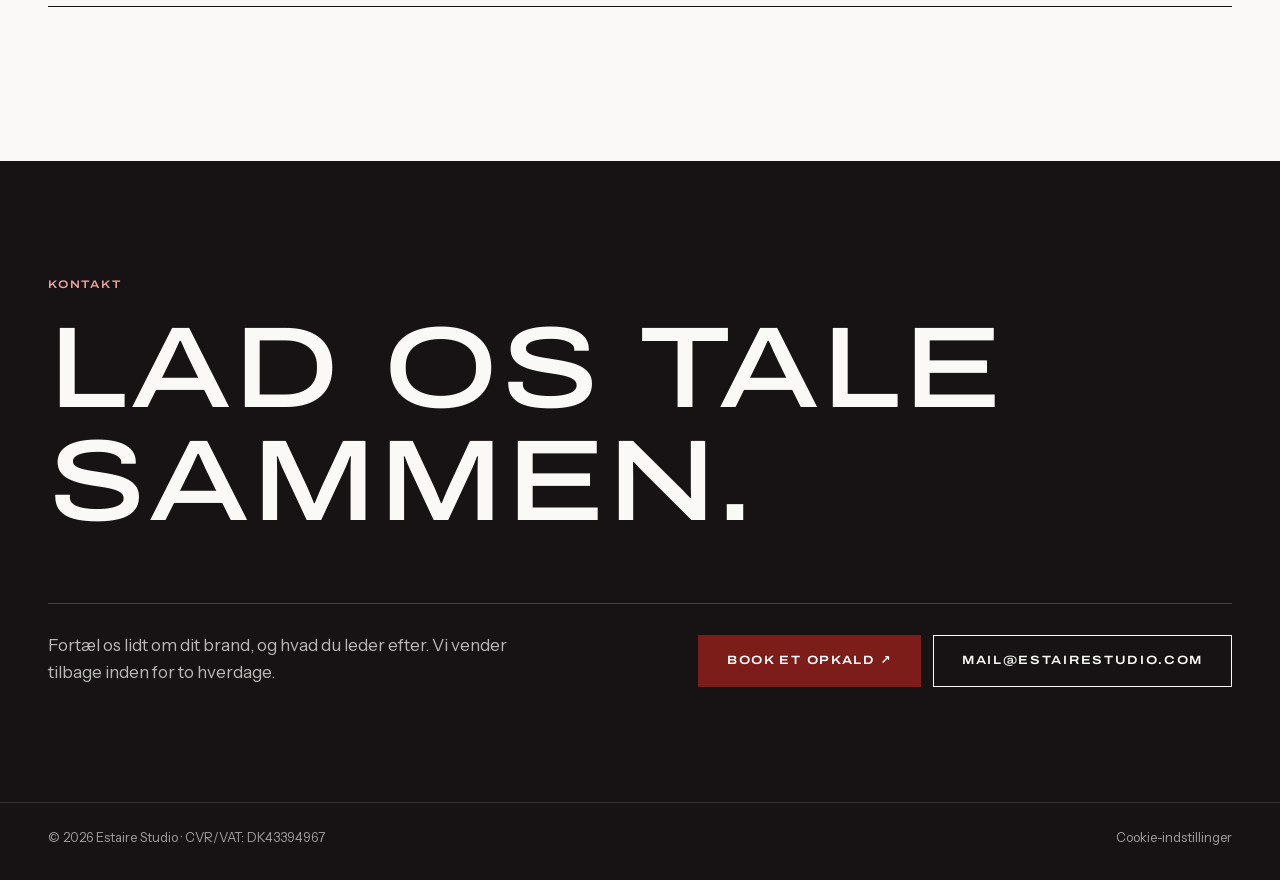
==== commit 28026dd3: "Goer dansk til standardsprog, flyt engelsk til /en/ - Danske sider ligger nu i roden (estairestudio." ====
--- a/content-creation/index.html
+++ b/content-creation/index.html
@@ -1,15 +1,15 @@
 <!DOCTYPE html>
-<html lang="en">
+<html lang="da">
 <head>
 <meta charset="utf-8">
 <meta name="viewport" content="width=device-width, initial-scale=1">
 <title>Content creation | Estaire Studio</title>
-<meta name="description" content="Content creation by Estaire Studio: photos, video and graphics for social media, shot on iPhone or professional camera, plus content repurposing.">
+<meta name="description" content="Content creation fra Estaire Studio: fotos, video og grafik til sociale medier, optaget på iPhone eller professionelt kamera, samt genbrug af eksisterende indhold.">
 <link rel="icon" href="/assets/estaire-logo.png">
 <link rel="preload" href="/assets/fonts/archivo-latin-wdth-normal.woff2" as="font" type="font/woff2" crossorigin>
 <link rel="preload" href="/assets/fonts/instrument-sans-400-latin.woff2" as="font" type="font/woff2" crossorigin>
-<link rel="alternate" hreflang="en" href="https://www.estairestudio.com/content-creation/">
-<link rel="alternate" hreflang="da" href="https://www.estairestudio.com/da/content-creation/">
+<link rel="alternate" hreflang="da" href="https://www.estairestudio.com/content-creation/">
+<link rel="alternate" hreflang="en" href="https://www.estairestudio.com/en/content-creation/">
 <link rel="alternate" hreflang="x-default" href="https://www.estairestudio.com/content-creation/">
 <link rel="stylesheet" href="/assets/site.css">
 </head>
@@ -17,22 +17,22 @@
 
 <!-- ============ Header ============ -->
 <header class="header" id="top">
-  <nav class="wrap nav" aria-label="Main">
-    <a href="/" class="nav-logo" aria-label="Estaire Studio, home"><img src="/assets/estaire-logo-full.png" alt="Estaire Studio" width="1110" height="450"></a>
+  <nav class="wrap nav" aria-label="Hovedmenu">
+    <a href="/" class="nav-logo" aria-label="Estaire Studio, forside"><img src="/assets/estaire-logo-full.png" alt="Estaire Studio" width="1110" height="450"></a>
     <div class="nav-links" id="nav-links">
       <div class="dropdown">
-        <button class="dropdown-btn" type="button" aria-expanded="false" aria-controls="services-menu">Services</button>
+        <button class="dropdown-btn" type="button" aria-expanded="false" aria-controls="services-menu">Ydelser</button>
         <div class="dropdown-menu" id="services-menu">
-          <a href="/social-media-management/">Social media management <span>Strategy to publishing</span></a>
-          <a href="/content-creation/" aria-current="page">Content creation <span>Photo, video &amp; graphics</span></a>
+          <a href="/social-media-management/">Social media management <span>Fra strategi til udgivelse</span></a>
+          <a href="/content-creation/" aria-current="page">Content creation <span>Foto, video &amp; grafik</span></a>
         </div>
       </div>
-      <a href="/#work">Work</a>
-      <a href="/#packages">Packages</a>
-      <a href="#contact" class="cta">Contact</a>
-      <span class="lang-switch"><a href="/content-creation/" hreflang="en" aria-current="true">EN</a><span aria-hidden="true">/</span><a href="/da/content-creation/" hreflang="da" lang="da">DA</a></span>
+      <a href="/#work">Arbejde</a>
+      <a href="/social-media-management/#pricing">Pakker</a>
+      <a href="#contact" class="cta">Kontakt</a>
+      <span class="lang-switch"><a href="/content-creation/" hreflang="da" aria-current="true">DA</a><span aria-hidden="true">/</span><a href="/en/content-creation/" hreflang="en" lang="en">EN</a></span>
     </div>
-    <button class="menu-btn" type="button" aria-expanded="false" aria-controls="nav-links" aria-label="Open menu"><span></span></button>
+    <button class="menu-btn" type="button" aria-expanded="false" aria-controls="nav-links" aria-label="Åbn menu"><span></span></button>
   </nav>
 </header>
 
@@ -41,19 +41,19 @@
 <!-- ============ Sidehoved ============ -->
 <section class="page-hero">
   <div class="wrap">
-    <p class="label red reveal"><a href="/#services">Services</a> <span aria-hidden="true">/</span> Content creation</p>
+    <p class="label red reveal"><a href="/#services">Ydelser</a> <span aria-hidden="true">/</span> Content creation</p>
     <h1 class="display reveal">Content<br>creation</h1>
     <div class="page-intro reveal">
-      <p>Photos, video and graphics made for your feed. Created from scratch, or from the material you already have.</p>
+      <p>Fotos, video og grafik skabt til dit feed. Lavet fra bunden eller ud fra det materiale, du allerede har.</p>
       <div class="actions">
-        <a class="btn solid" href="#contact">Start a project</a>
-        <a class="btn" href="#pricing">Get a quote</a>
+        <a class="btn solid" href="#contact">Start et projekt</a>
+        <a class="btn" href="#pricing">Få et tilbud</a>
       </div>
     </div>
     <div class="page-strip reveal">
-      <figure><img src="/assets/img/laebestift.webp" alt="Red lipstick in a satin-gloved hand" fetchpriority="high" style="object-position:50% 40%"></figure>
-      <figure><img src="/assets/img/burger.webp" alt="Two cheeseburgers on a tray" loading="lazy" style="object-position:50% 50%"></figure>
-      <figure><img src="/assets/img/flamingo.webp" alt="Flamingo float beside a yacht" loading="lazy" style="object-position:50% 25%"></figure>
+      <figure><img src="/assets/img/laebestift.webp" alt="Rød læbestift i en hånd med satinhandske" fetchpriority="high" style="object-position:50% 40%"></figure>
+      <figure><img src="/assets/img/burger.webp" alt="To cheeseburgere på en bakke" loading="lazy" style="object-position:50% 50%"></figure>
+      <figure><img src="/assets/img/flamingo.webp" alt="Flamingo-badedyr ved siden af en yacht" loading="lazy" style="object-position:50% 25%"></figure>
     </div>
   </div>
 </section>
@@ -62,31 +62,31 @@
 <section class="page-body">
   <div class="wrap">
     <div class="cc-intro reveal">
-      <p class="label muted">Made for your feed</p>
-      <p>Content that makes people stop scrolling. Filmed, photographed or designed, every piece is directed around your products, your look and the way your audience actually uses social media.</p>
+      <p class="label muted">Skabt til dit feed</p>
+      <p>Indhold, der får folk til at stoppe op. Filmet, fotograferet eller designet er hvert stykke tilrettelagt omkring dine produkter, dit udtryk og den måde, din målgruppe faktisk bruger sociale medier på.</p>
     </div>
     <div class="cc-cols reveal">
       <div>
-        <h3>Product &amp; campaign</h3>
-        <ul><li>Product photos &amp; packshots</li><li>Lifestyle &amp; editorial</li><li>Launch &amp; campaign assets</li><li>Detail &amp; macro shots</li></ul>
+        <h3>Produkt &amp; kampagne</h3>
+        <ul><li>Produktfotos &amp; packshots</li><li>Lifestyle &amp; editorial</li><li>Materiale til lanceringer &amp; kampagner</li><li>Detalje- &amp; makrobilleder</li></ul>
       </div>
       <div>
-        <h3>Social &amp; video</h3>
-        <ul><li>Reels &amp; short-form video</li><li>Stories &amp; short clips</li><li>Product in use</li><li>Behind the scenes</li></ul>
+        <h3>Sociale medier &amp; video</h3>
+        <ul><li>Reels &amp; korte videoer</li><li>Stories &amp; korte klip</li><li>Produktet i brug</li><li>Behind the scenes</li></ul>
       </div>
       <div>
-        <h3>Repurposing</h3>
-        <ul><li>Webinars into reels</li><li>Newsletters into carousels</li><li>Old campaigns, new life</li><li>Captions &amp; graphics</li></ul>
+        <h3>Genbrug af indhold</h3>
+        <ul><li>Webinarer bliver til reels</li><li>Nyhedsbreve bliver til karruseller</li><li>Gamle kampagner, nyt liv</li><li>Tekster &amp; grafik</li></ul>
       </div>
     </div>
     <div class="phases-wrap reveal">
-      <h3 class="phases-title">How we create</h3>
+      <h3 class="phases-title">Sådan skaber vi</h3>
       <div class="phases">
-        <div class="phase"><h4>Discovery</h4><p>We start by getting to know your brand, your goals and the people you want to reach, so everything we make has a clear purpose and not just a nice look.</p></div>
-        <div class="phase"><h4>Strategy &amp; concept</h4><p>We shape a content plan and creative direction that supports your positioning and makes your brand easy to recognise.</p></div>
-        <div class="phase"><h4>Production</h4><p>We shoot in the studio or on location, from photos and video to campaign and social content. Depending on the direction, we film on iPhone for a natural, native feel, or on a professional camera for a more polished, high-end look.</p></div>
-        <div class="phase"><h4>Post-production</h4><p>Editing, colour grading and sound, so every piece feels finished and is ready to publish.</p></div>
-        <div class="phase"><h4>Feedback &amp; approval</h4><p>You review everything before it goes out, and we fine-tune it together until it matches your expectations and goals.</p></div>
+        <div class="phase"><h4>Indledende afklaring</h4><p>Vi starter med at lære dit brand, dine mål og de mennesker, du vil nå, at kende, så alt, hvad vi laver, har et klart formål og ikke bare ser pænt ud.</p></div>
+        <div class="phase"><h4>Strategi &amp; koncept</h4><p>Vi former en indholdsplan og en kreativ retning, der understøtter din positionering og gør dit brand let at genkende.</p></div>
+        <div class="phase"><h4>Produktion</h4><p>Vi optager i studie eller på location, fra fotos og video til kampagne- og SoMe-indhold. Alt efter retningen filmer vi på iPhone for et naturligt, autentisk udtryk eller på professionelt kamera for et mere poleret high-end-look.</p></div>
+        <div class="phase"><h4>Postproduktion</h4><p>Redigering, color grading og lyd, så hvert stykke fremstår færdigt og klar til udgivelse.</p></div>
+        <div class="phase"><h4>Feedback &amp; godkendelse</h4><p>Du ser alt igennem, før det udgives, og vi finpudser det sammen, indtil det matcher dine forventninger og mål.</p></div>
       </div>
     </div>
   </div>
@@ -96,23 +96,23 @@
 <section class="section" id="pricing">
   <div class="wrap">
     <div class="section-head reveal">
-      <p class="label red">Pricing</p>
-      <h2 class="display">Tailored to your project</h2>
+      <p class="label red">Priser</p>
+      <h2 class="display">Skræddersyet til dit projekt</h2>
     </div>
     <div class="custom reveal">
-      <p class="lead">There are no fixed packages for content creation. Every project is different, so we start with a conversation about what you need.</p>
+      <p class="lead">Der er ingen faste pakker til content creation. Hvert projekt er forskelligt, så vi starter med en snak om, hvad du har brug for.</p>
       <div class="custom-grid">
-        <div><h3>What we talk about</h3><p>Your goals, the formats and platforms you need, how much content, and the look and feel you’re after.</p></div>
-        <div><h3>How we shoot</h3><p>iPhone for a natural, native feel, or a professional camera setup for a more polished look. Studio or on location.</p></div>
-        <div><h3>What you get</h3><p>A clear proposal with scope, timeline and a fixed price, before anything is booked.</p></div>
+        <div><h3>Det taler vi om</h3><p>Dine mål, de formater og platforme, du har brug for, mængden af indhold og det udtryk, du går efter.</p></div>
+        <div><h3>Sådan optager vi</h3><p>iPhone for et naturligt, autentisk udtryk eller et professionelt kamerasetup for et mere poleret look. I studie eller på location.</p></div>
+        <div><h3>Det får du</h3><p>Et klart forslag med omfang, tidsplan og fast pris, før noget bookes.</p></div>
       </div>
       <div class="actions">
-        <a class="btn solid" href="https://calendly.com/mail-estairestudio/30min" target="_blank" rel="noopener">Book a call ↗</a>
-        <a class="btn" href="mailto:mail@estairestudio.com">Get a quote</a>
+        <a class="btn solid" href="https://calendly.com/mail-estairestudio/30min" target="_blank" rel="noopener">Book et opkald ↗</a>
+        <a class="btn" href="mailto:mail@estairestudio.com">Få et tilbud</a>
       </div>
     </div>
     <div class="next-service reveal">
-      <a href="/social-media-management/"><span><span class="label muted small">Next service</span><h2 class="display">Social media management</h2></span><span class="arrow" aria-hidden="true">→</span></a>
+      <a href="/social-media-management/"><span><span class="label muted small">Næste ydelse</span><h2 class="display">Social media management</h2></span><span class="arrow" aria-hidden="true">→</span></a>
     </div>
   </div>
 </section>
@@ -120,12 +120,12 @@
 <!-- ============ Contact ============ -->
 <section class="contact" id="contact">
   <div class="wrap">
-    <p class="label reveal">Contact</p>
-    <h2 class="display reveal">Let’s talk.</h2>
+    <p class="label reveal">Kontakt</p>
+    <h2 class="display reveal">Lad os tale sammen.</h2>
     <div class="contact-row reveal">
-      <p>Tell us a little about your brand and what you’re looking for. We’ll get back to you within two working days.</p>
+      <p>Fortæl os lidt om dit brand, og hvad du leder efter. Vi vender tilbage inden for to hverdage.</p>
       <div class="actions">
-        <a class="btn solid" href="https://calendly.com/mail-estairestudio/30min" target="_blank" rel="noopener">Book a call ↗</a>
+        <a class="btn solid" href="https://calendly.com/mail-estairestudio/30min" target="_blank" rel="noopener">Book et opkald ↗</a>
         <a class="btn" href="mailto:mail@estairestudio.com">mail@estairestudio.com</a>
       </div>
     </div>
@@ -137,17 +137,17 @@
 <footer class="footer">
   <div class="wrap">
     <span>© <span id="year">2026</span> Estaire Studio · CVR/VAT: DK43394967</span>
-    <span><button type="button" id="cookie-settings">Cookie settings</button></span>
+    <span><button type="button" id="cookie-settings">Cookie-indstillinger</button></span>
   </div>
 </footer>
 
 <!-- ============ Cookie-banner ============ -->
 <div class="cookie" id="cookie" role="dialog" aria-labelledby="cookie-title" aria-describedby="cookie-text" hidden>
-  <h2 id="cookie-title">We value your privacy</h2>
-  <p id="cookie-text">We use cookies to give you the best experience. Necessary cookies are always on; any others are only used if you accept.</p>
+  <h2 id="cookie-title">Vi passer på dit privatliv</h2>
+  <p id="cookie-text">Vi bruger cookies for at give dig den bedste oplevelse. Nødvendige cookies er altid slået til; andre bruges kun, hvis du accepterer.</p>
   <div class="row">
-    <button class="btn solid" type="button" data-consent="all">Accept all</button>
-    <button class="btn" type="button" data-consent="necessary">Only necessary</button>
+    <button class="btn solid" type="button" data-consent="all">Accepter alle</button>
+    <button class="btn" type="button" data-consent="necessary">Kun nødvendige</button>
   </div>
 </div>
 
--- a/assets/site.css
+++ b/assets/site.css
@@ -321,3 +321,6 @@
 .nav-links .lang-switch a:hover{color:var(--ink)}
 .nav-links .lang-switch a[aria-current]{color:var(--ink);border-bottom-color:currentColor}
 @media (max-width:860px){.lang-switch{padding:18px 0 4px;font-size:13px;gap:12px}.nav-links .lang-switch a{border-bottom:1px solid transparent;padding:4px 0;font-size:13px}}
+
+/* Knap under "What we do" paa forsiden */
+.index-cta{margin-top:40px}
